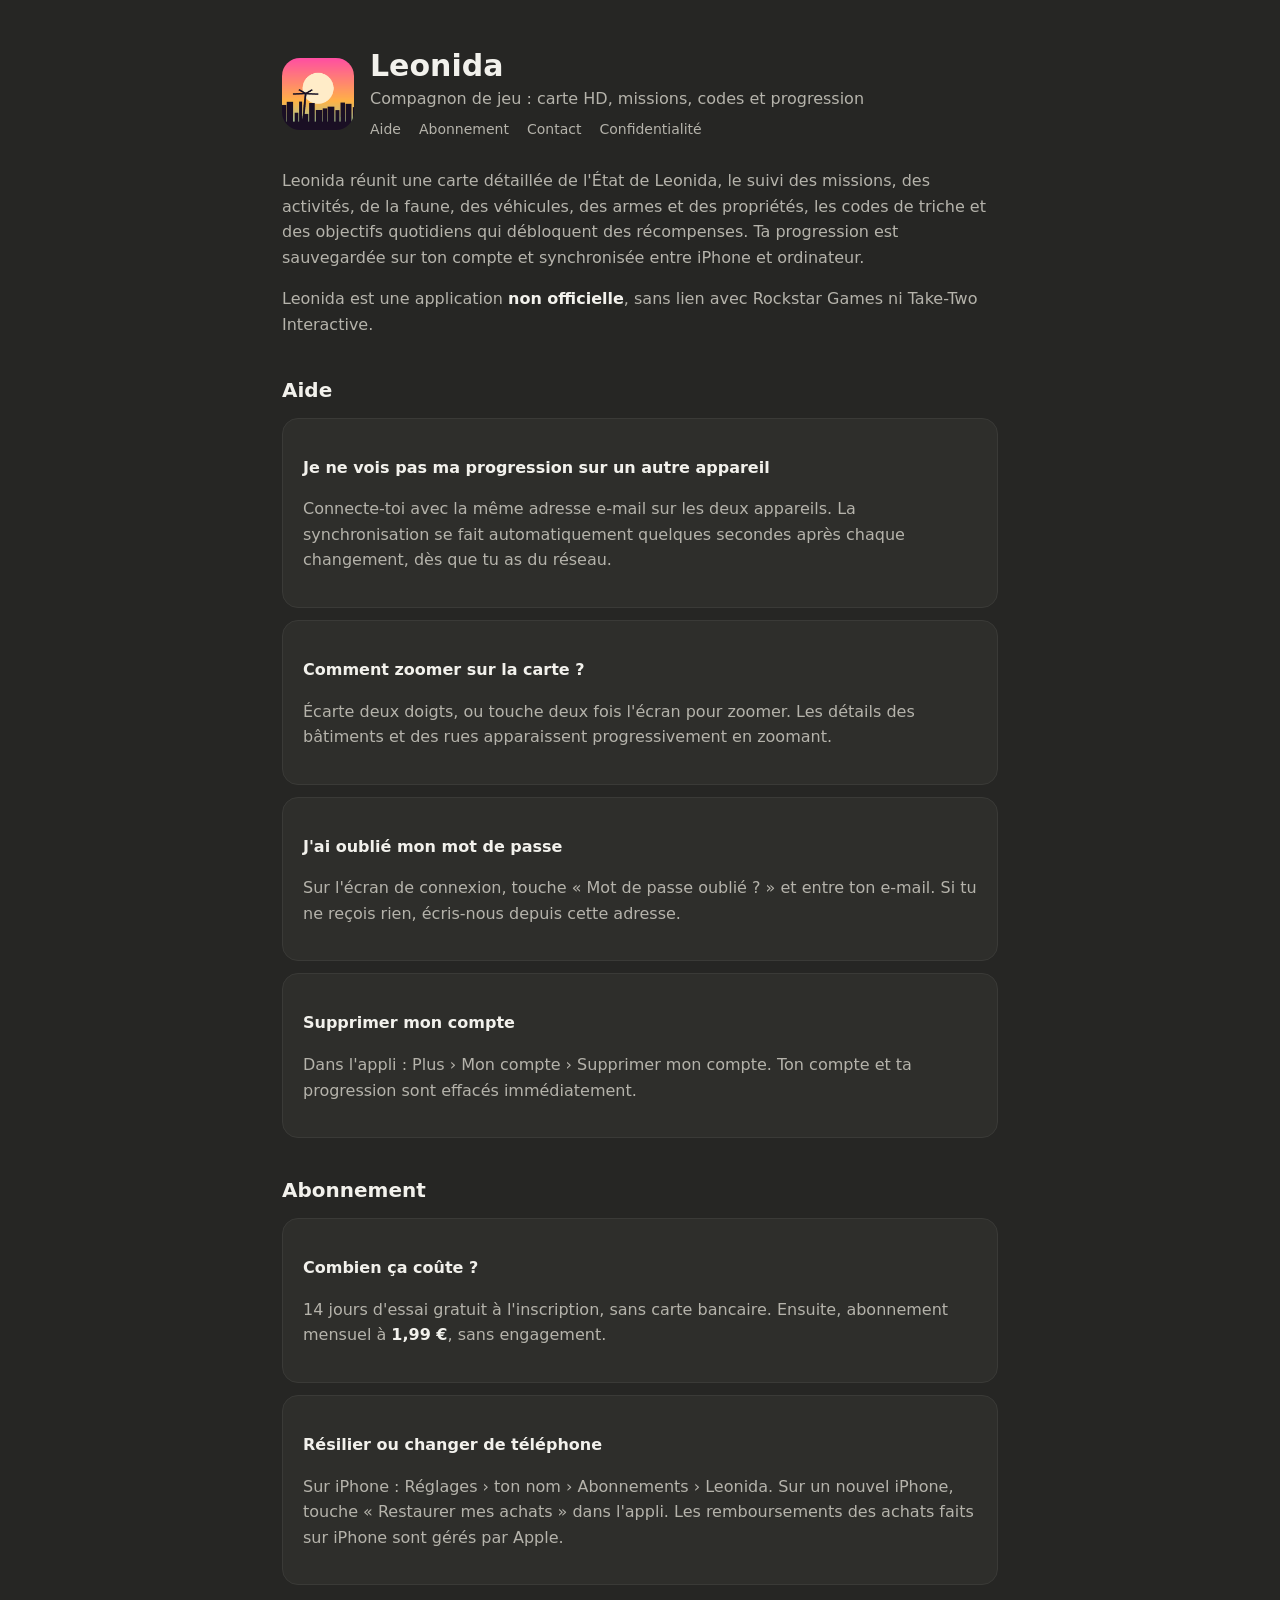
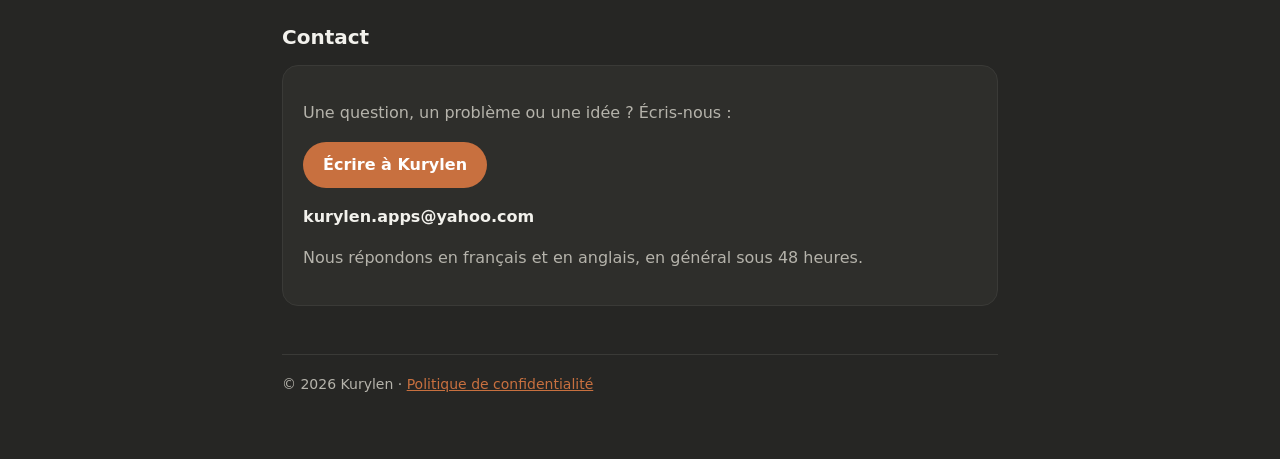
==== Leonida/index.html @ c09fd07c "Leonida : page d'assistance et politique de confidentialité Co-Authored-By: Claude Opus 5.5 <noreply" ====
<!DOCTYPE html>
<html lang="fr">
<head>
<meta charset="utf-8">
<meta name="viewport" content="width=device-width,initial-scale=1">
<title>Leonida — Assistance</title>
<meta name="description" content="Leonida, compagnon de jeu non officiel : carte HD, suivi des missions, codes et objectifs du jour. Assistance, questions fréquentes et contact.">
<link rel="icon" href="icon.png">
<link rel="stylesheet" href="style.css">
</head>
<body>
<div class="wrap">
  <header>
    <img src="icon.png" alt="">
    <div>
      <h1>Leonida</h1>
      <p class="sub">Compagnon de jeu : carte HD, missions, codes et progression</p>
      <nav><a href="#aide">Aide</a><a href="#abonnement">Abonnement</a><a href="#contact">Contact</a><a href="confidentialite.html">Confidentialité</a></nav>
    </div>
  </header>

  <p>Leonida réunit une carte détaillée de l'État de Leonida, le suivi des missions, des activités, de la faune, des véhicules, des armes et des propriétés, les codes de triche et des objectifs quotidiens qui débloquent des récompenses. Ta progression est sauvegardée sur ton compte et synchronisée entre iPhone et ordinateur.</p>
  <p>Leonida est une application <strong>non officielle</strong>, sans lien avec Rockstar Games ni Take-Two Interactive.</p>

  <h2 id="aide">Aide</h2>
  <div class="card">
    <h3>Je ne vois pas ma progression sur un autre appareil</h3>
    <p>Connecte-toi avec la même adresse e-mail sur les deux appareils. La synchronisation se fait automatiquement quelques secondes après chaque changement, dès que tu as du réseau.</p>
  </div>
  <div class="card">
    <h3>Comment zoomer sur la carte ?</h3>
    <p>Écarte deux doigts, ou touche deux fois l'écran pour zoomer. Les détails des bâtiments et des rues apparaissent progressivement en zoomant.</p>
  </div>
  <div class="card">
    <h3>J'ai oublié mon mot de passe</h3>
    <p>Sur l'écran de connexion, touche « Mot de passe oublié ? » et entre ton e-mail. Si tu ne reçois rien, écris-nous depuis cette adresse.</p>
  </div>
  <div class="card">
    <h3>Supprimer mon compte</h3>
    <p>Dans l'appli : Plus › Mon compte › Supprimer mon compte. Ton compte et ta progression sont effacés immédiatement.</p>
  </div>

  <h2 id="abonnement">Abonnement</h2>
  <div class="card">
    <h3>Combien ça coûte ?</h3>
    <p>14 jours d'essai gratuit à l'inscription, sans carte bancaire. Ensuite, abonnement mensuel à <strong>1,99 €</strong>, sans engagement.</p>
  </div>
  <div class="card">
    <h3>Résilier ou changer de téléphone</h3>
    <p>Sur iPhone : Réglages › ton nom › Abonnements › Leonida. Sur un nouvel iPhone, touche « Restaurer mes achats » dans l'appli. Les remboursements des achats faits sur iPhone sont gérés par Apple.</p>
  </div>

  <h2 id="contact">Contact</h2>
  <div class="card">
    <p>Une question, un problème ou une idée ? Écris-nous :</p>
    <p><a class="btn" href="mailto:kurylen.apps@yahoo.com?subject=Leonida">Écrire à Kurylen</a></p>
    <p><strong>kurylen.apps@yahoo.com</strong></p>
    <p>Nous répondons en français et en anglais, en général sous 48 heures.</p>
  </div>

  <footer>© 2026 Kurylen · <a href="confidentialite.html">Politique de confidentialité</a></footer>
</div>
</body>
</html>
---- Leonida/style.css ----
:root{--bg:#262624;--card:#2e2e2b;--line:#3a3a37;--tx:#f2f1ec;--mut:#b5b3ab;--acc:#c8703f}
*{box-sizing:border-box}
html{background:var(--bg);color:var(--tx);font:16px/1.6 Inter,"Segoe UI",system-ui,-apple-system,sans-serif}
body{margin:0}
.wrap{max-width:760px;margin:0 auto;padding:48px 22px 64px}
header{display:flex;align-items:center;gap:16px;margin-bottom:28px}
header img{width:72px;height:72px;border-radius:18px}
h1{font-size:30px;margin:0;line-height:1.2}
.sub{color:var(--mut);margin:2px 0 0}
h2{font-size:20px;margin:36px 0 10px}
h3{font-size:16px;margin:18px 0 4px}
p,li{color:var(--mut)}
strong{color:var(--tx)}
a{color:var(--acc)}
.card{background:var(--card);border:1px solid var(--line);border-radius:16px;padding:18px 20px;margin:12px 0}
.btn{display:inline-block;background:var(--acc);color:#fff;text-decoration:none;font-weight:600;padding:10px 20px;border-radius:999px}
nav{display:flex;gap:18px;flex-wrap:wrap;margin:6px 0 0}
nav a{color:var(--mut);text-decoration:none;font-size:14px}
nav a:hover{color:var(--tx)}
footer{margin-top:48px;padding-top:18px;border-top:1px solid var(--line);color:var(--mut);font-size:14px}
ul{padding-left:20px}
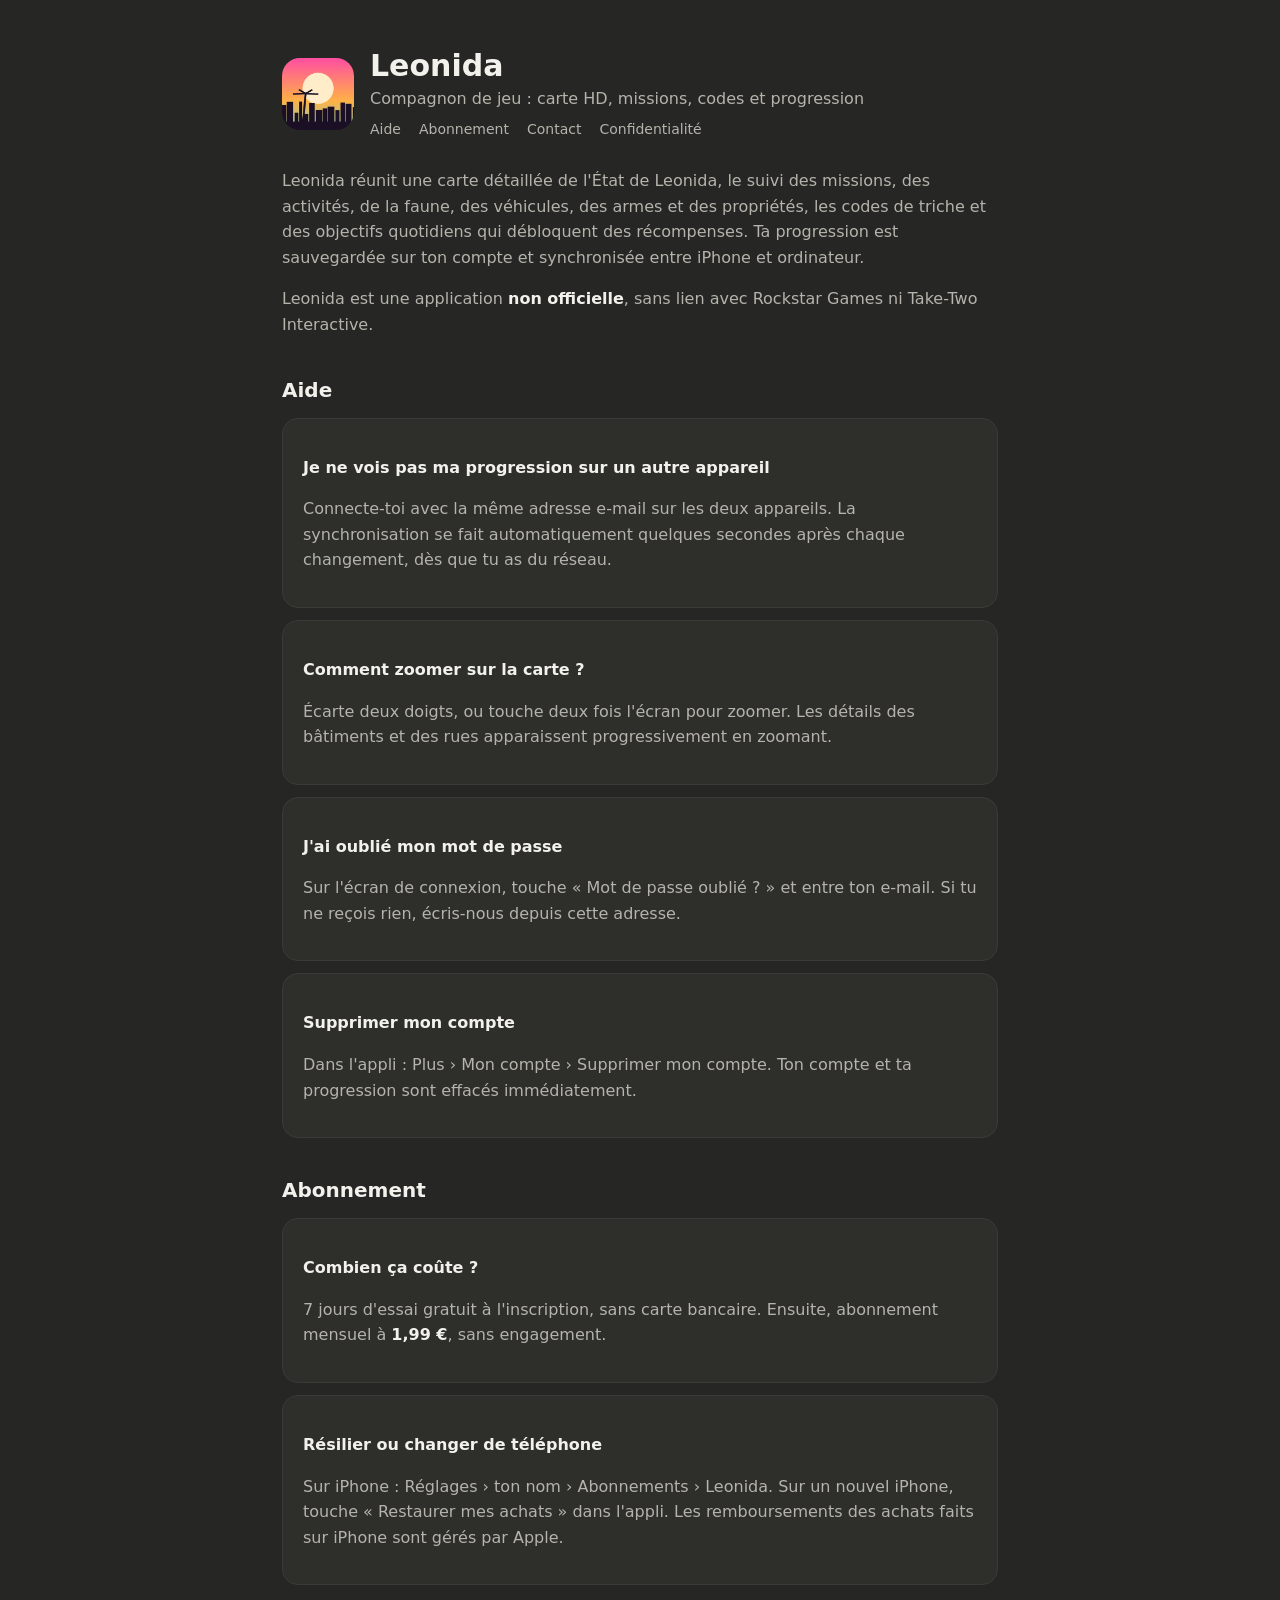
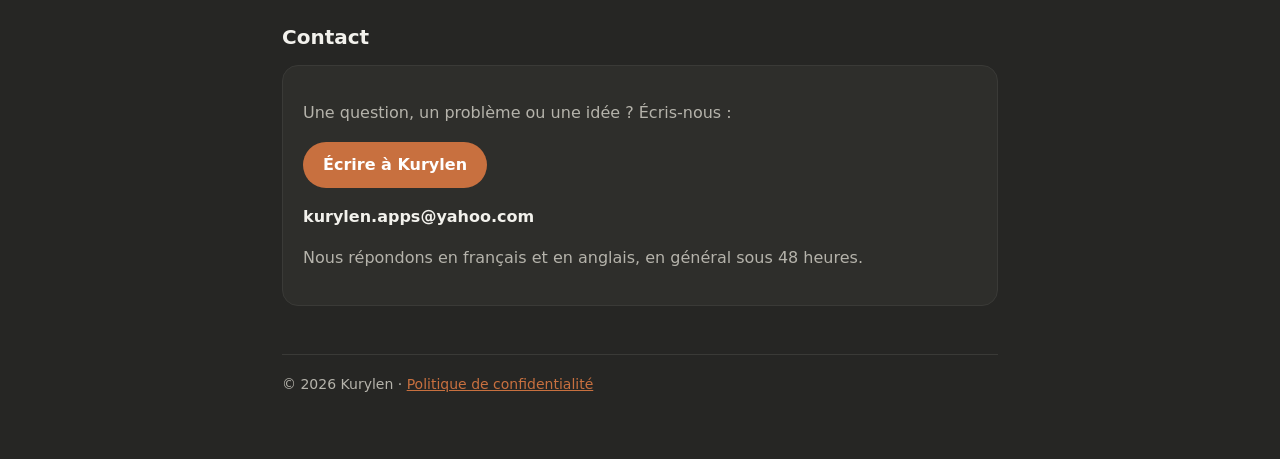
==== commit f6165ed4: "Leonida : essai gratuit de 7 jours Co-Authored-By: Claude Opus 5.5 <noreply@anthropic.com> Claude-Se" ====
--- a/Leonida/index.html
+++ b/Leonida/index.html
@@ -43,7 +43,7 @@
   <h2 id="abonnement">Abonnement</h2>
   <div class="card">
     <h3>Combien ça coûte ?</h3>
-    <p>14 jours d'essai gratuit à l'inscription, sans carte bancaire. Ensuite, abonnement mensuel à <strong>1,99 €</strong>, sans engagement.</p>
+    <p>7 jours d'essai gratuit à l'inscription, sans carte bancaire. Ensuite, abonnement mensuel à <strong>1,99 €</strong>, sans engagement.</p>
   </div>
   <div class="card">
     <h3>Résilier ou changer de téléphone</h3>
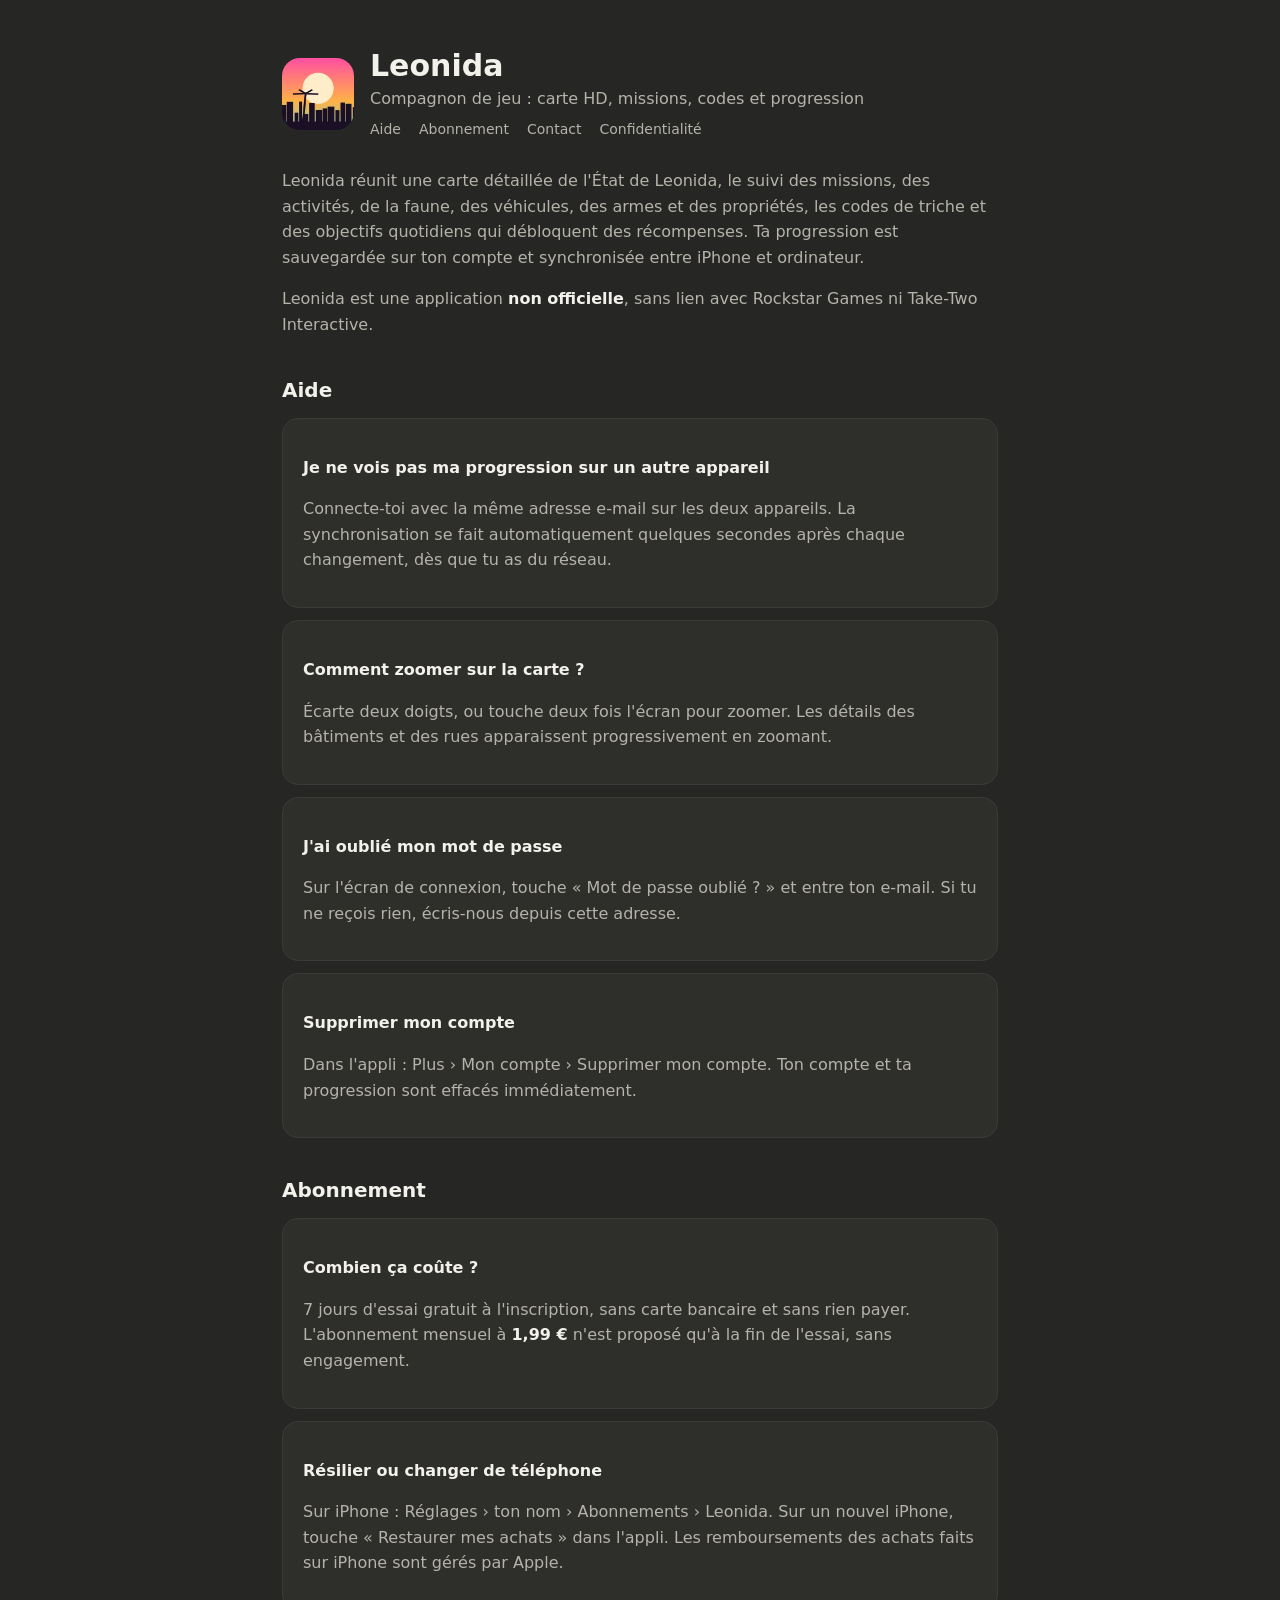
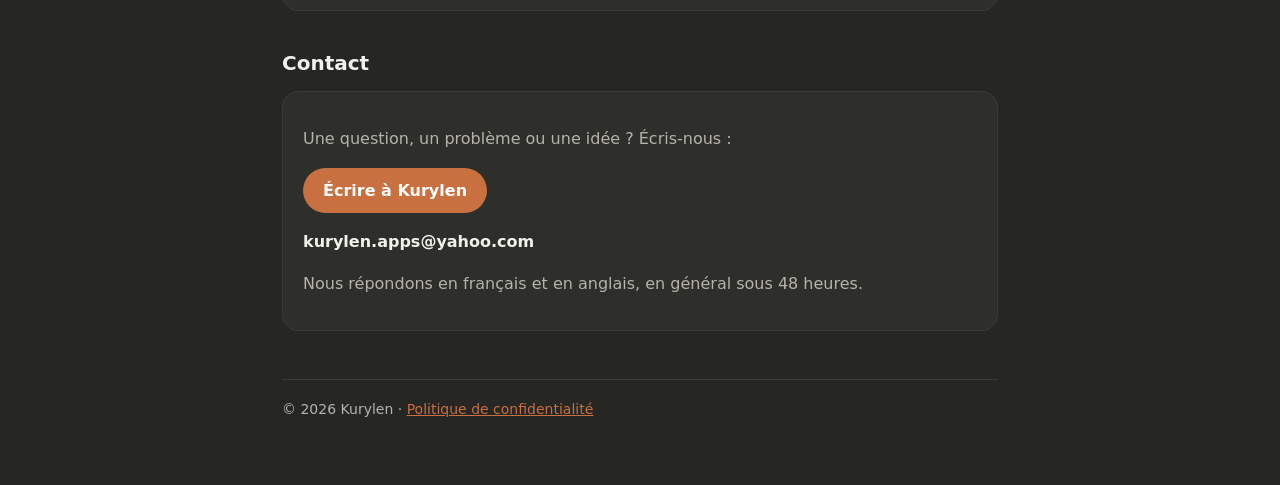
==== commit 7650e287: "Leonida : abonnement proposé seulement après l'essai Co-Authored-By: Claude Opus 5.5 <noreply@anthro" ====
--- a/Leonida/index.html
+++ b/Leonida/index.html
@@ -43,7 +43,7 @@
   <h2 id="abonnement">Abonnement</h2>
   <div class="card">
     <h3>Combien ça coûte ?</h3>
-    <p>7 jours d'essai gratuit à l'inscription, sans carte bancaire. Ensuite, abonnement mensuel à <strong>1,99 €</strong>, sans engagement.</p>
+    <p>7 jours d'essai gratuit à l'inscription, sans carte bancaire et sans rien payer. L'abonnement mensuel à <strong>1,99 €</strong> n'est proposé qu'à la fin de l'essai, sans engagement.</p>
   </div>
   <div class="card">
     <h3>Résilier ou changer de téléphone</h3>
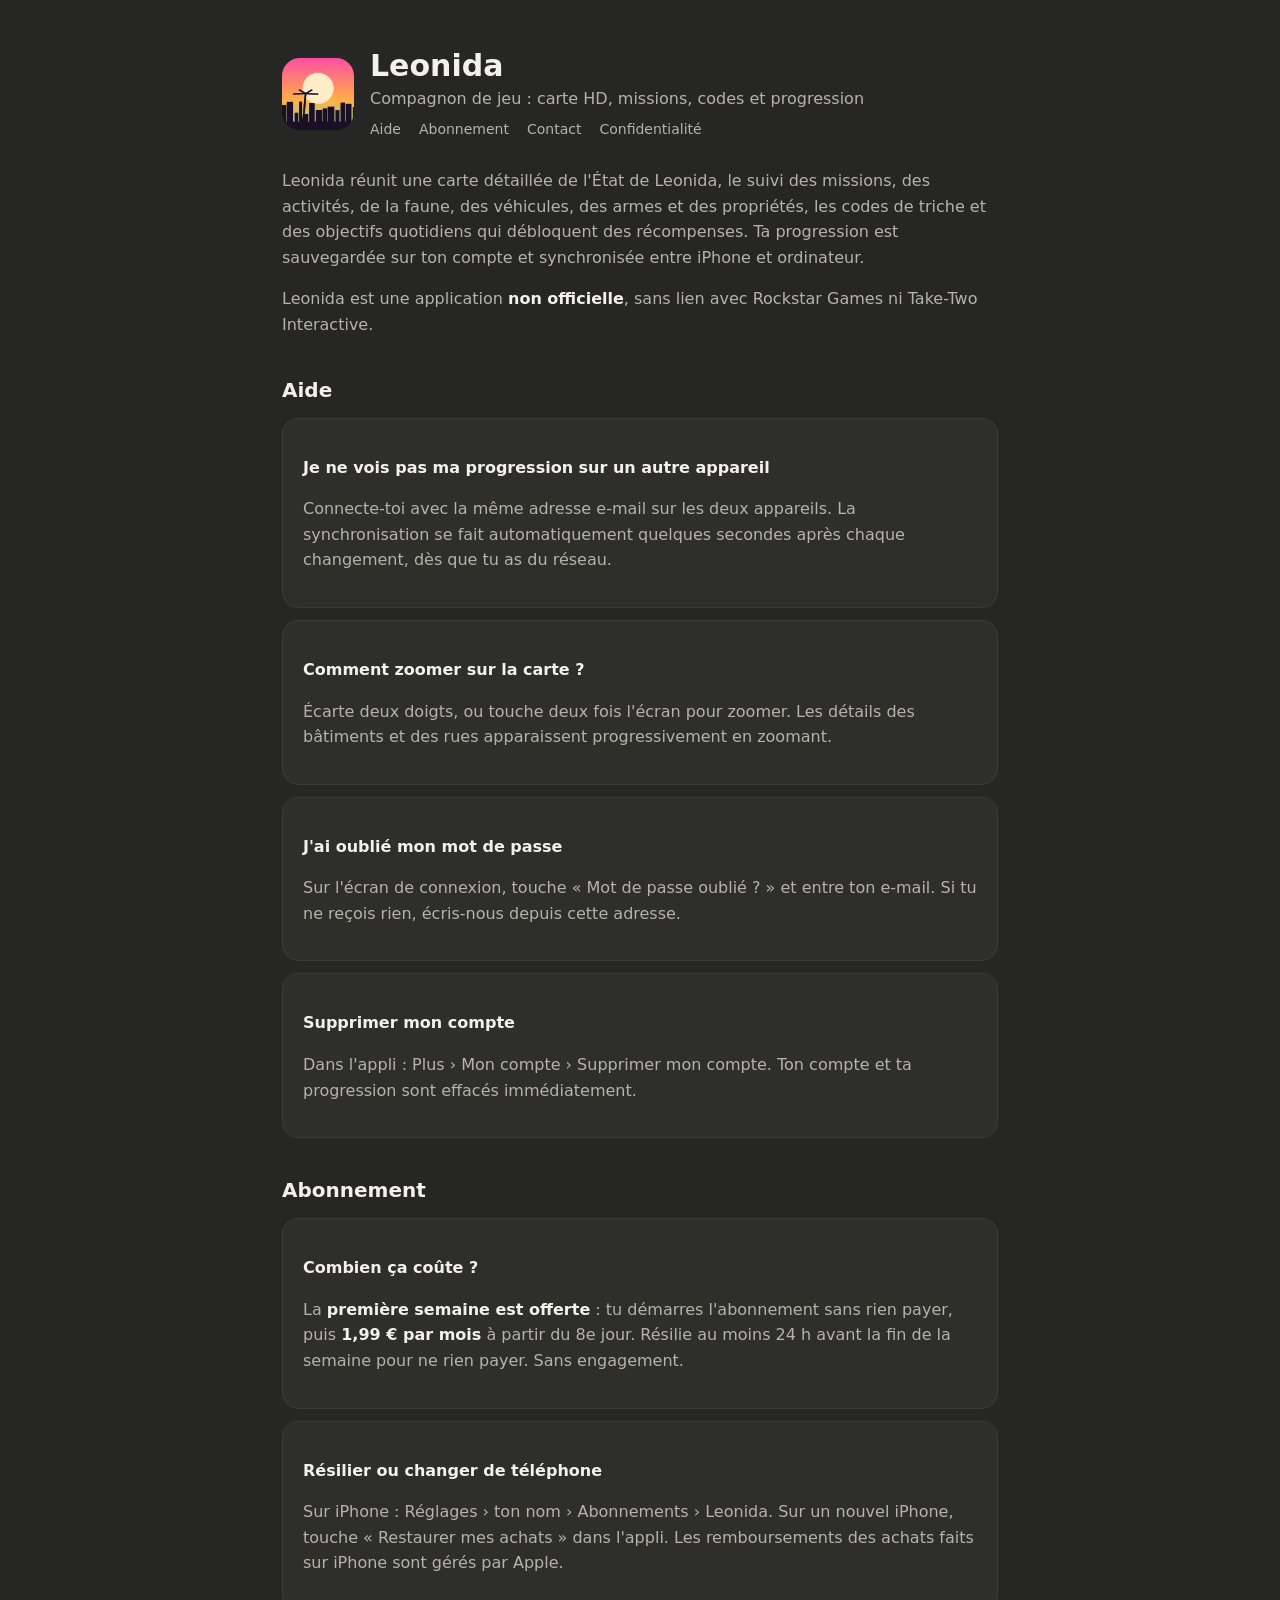
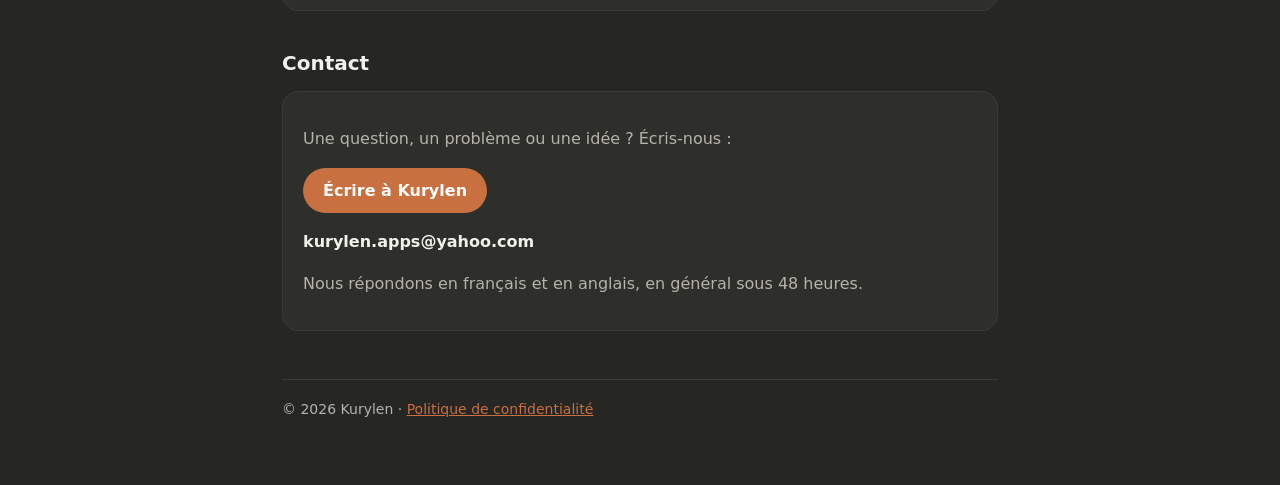
==== commit 2a99883d: "Leonida : première semaine offerte avec l'abonnement Co-Authored-By: Claude Opus 5.5 <noreply@anthro" ====
--- a/Leonida/index.html
+++ b/Leonida/index.html
@@ -43,7 +43,7 @@
   <h2 id="abonnement">Abonnement</h2>
   <div class="card">
     <h3>Combien ça coûte ?</h3>
-    <p>7 jours d'essai gratuit à l'inscription, sans carte bancaire et sans rien payer. L'abonnement mensuel à <strong>1,99 €</strong> n'est proposé qu'à la fin de l'essai, sans engagement.</p>
+    <p>La <strong>première semaine est offerte</strong> : tu démarres l'abonnement sans rien payer, puis <strong>1,99 € par mois</strong> à partir du 8e jour. Résilie au moins 24 h avant la fin de la semaine pour ne rien payer. Sans engagement.</p>
   </div>
   <div class="card">
     <h3>Résilier ou changer de téléphone</h3>
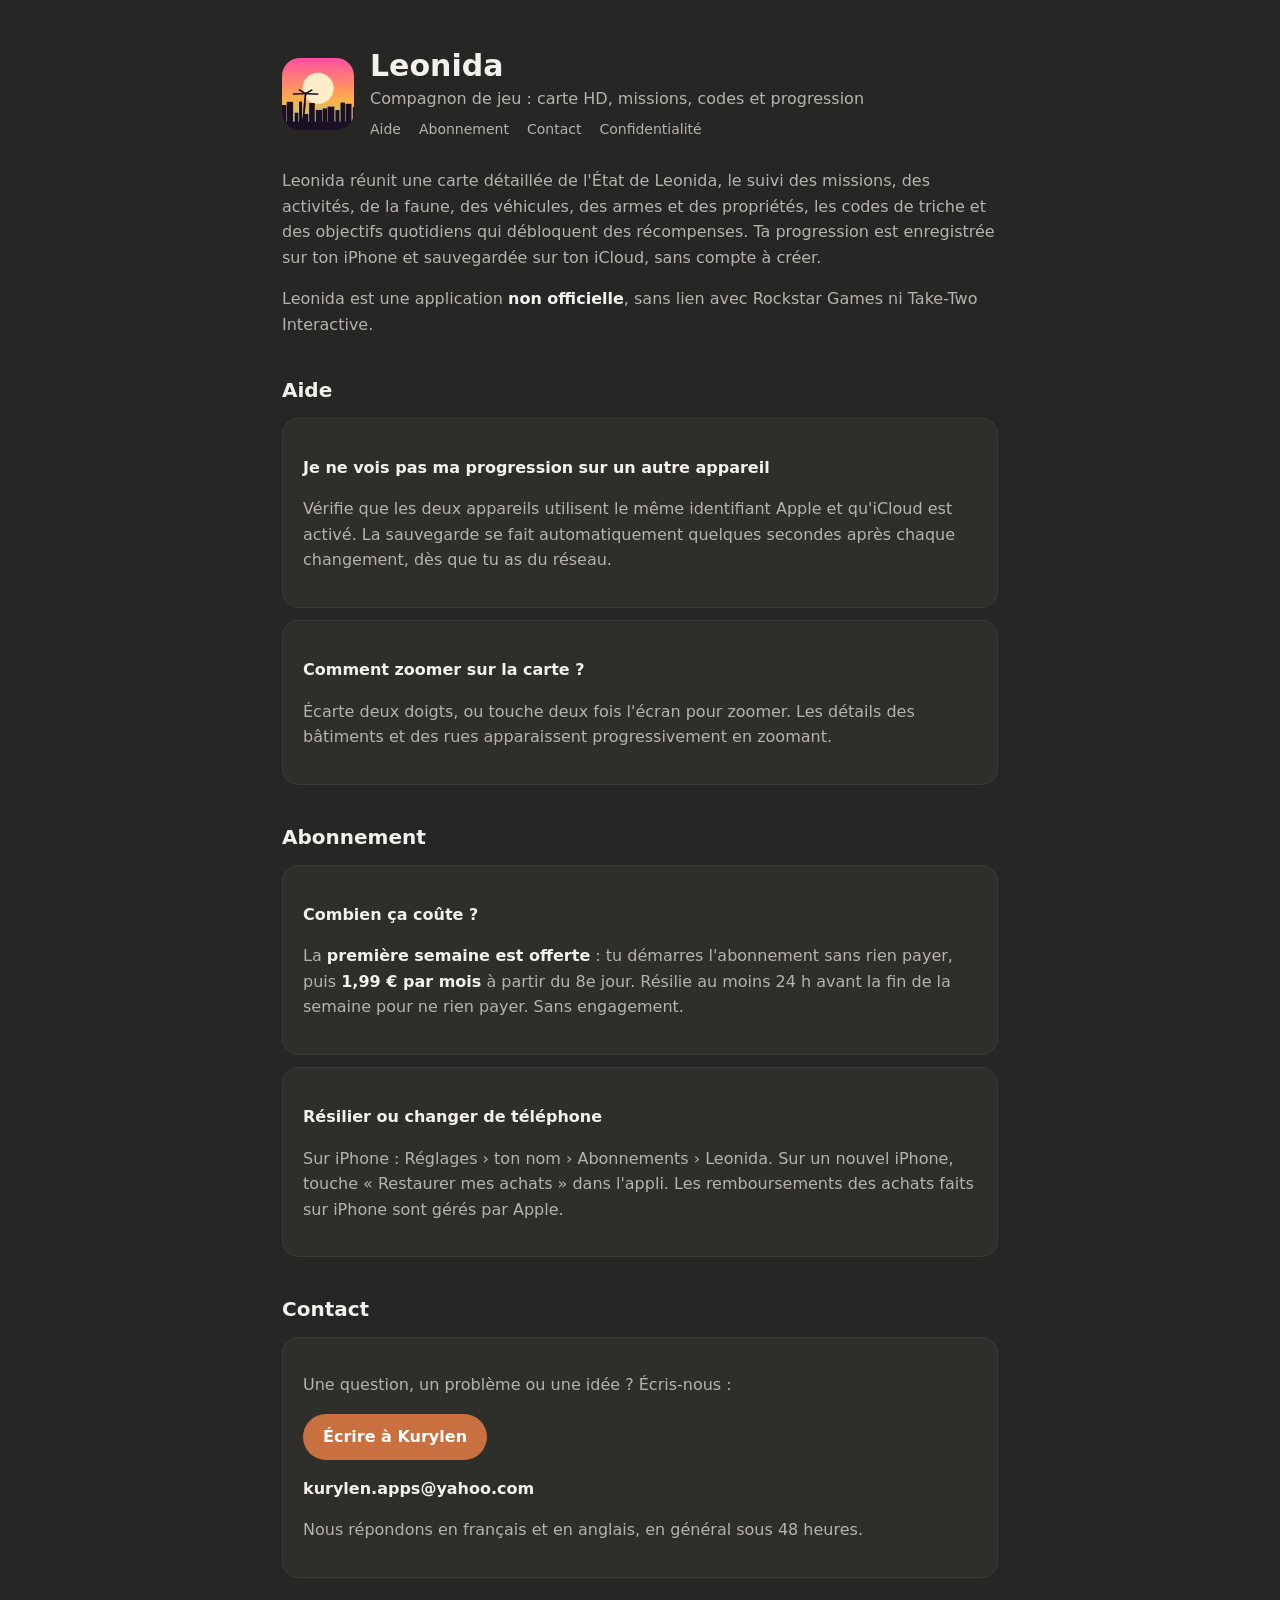
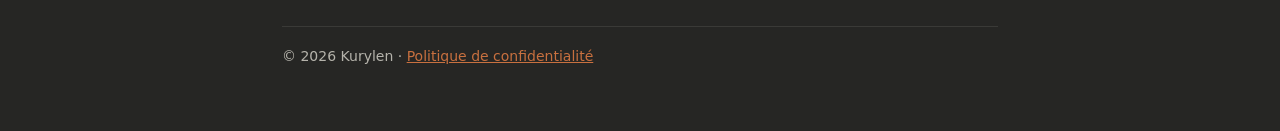
==== commit b2ff4d34: "Leonida : appli sans compte ni serveur, aucune donnée collectée Co-Authored-By: Claude Opus 5.5 <nor" ====
--- a/Leonida/index.html
+++ b/Leonida/index.html
@@ -19,25 +19,17 @@
     </div>
   </header>
 
-  <p>Leonida réunit une carte détaillée de l'État de Leonida, le suivi des missions, des activités, de la faune, des véhicules, des armes et des propriétés, les codes de triche et des objectifs quotidiens qui débloquent des récompenses. Ta progression est sauvegardée sur ton compte et synchronisée entre iPhone et ordinateur.</p>
+  <p>Leonida réunit une carte détaillée de l'État de Leonida, le suivi des missions, des activités, de la faune, des véhicules, des armes et des propriétés, les codes de triche et des objectifs quotidiens qui débloquent des récompenses. Ta progression est enregistrée sur ton iPhone et sauvegardée sur ton iCloud, sans compte à créer.</p>
   <p>Leonida est une application <strong>non officielle</strong>, sans lien avec Rockstar Games ni Take-Two Interactive.</p>
 
   <h2 id="aide">Aide</h2>
   <div class="card">
     <h3>Je ne vois pas ma progression sur un autre appareil</h3>
-    <p>Connecte-toi avec la même adresse e-mail sur les deux appareils. La synchronisation se fait automatiquement quelques secondes après chaque changement, dès que tu as du réseau.</p>
+    <p>Vérifie que les deux appareils utilisent le même identifiant Apple et qu'iCloud est activé. La sauvegarde se fait automatiquement quelques secondes après chaque changement, dès que tu as du réseau.</p>
   </div>
   <div class="card">
     <h3>Comment zoomer sur la carte ?</h3>
     <p>Écarte deux doigts, ou touche deux fois l'écran pour zoomer. Les détails des bâtiments et des rues apparaissent progressivement en zoomant.</p>
-  </div>
-  <div class="card">
-    <h3>J'ai oublié mon mot de passe</h3>
-    <p>Sur l'écran de connexion, touche « Mot de passe oublié ? » et entre ton e-mail. Si tu ne reçois rien, écris-nous depuis cette adresse.</p>
-  </div>
-  <div class="card">
-    <h3>Supprimer mon compte</h3>
-    <p>Dans l'appli : Plus › Mon compte › Supprimer mon compte. Ton compte et ta progression sont effacés immédiatement.</p>
   </div>
 
   <h2 id="abonnement">Abonnement</h2>
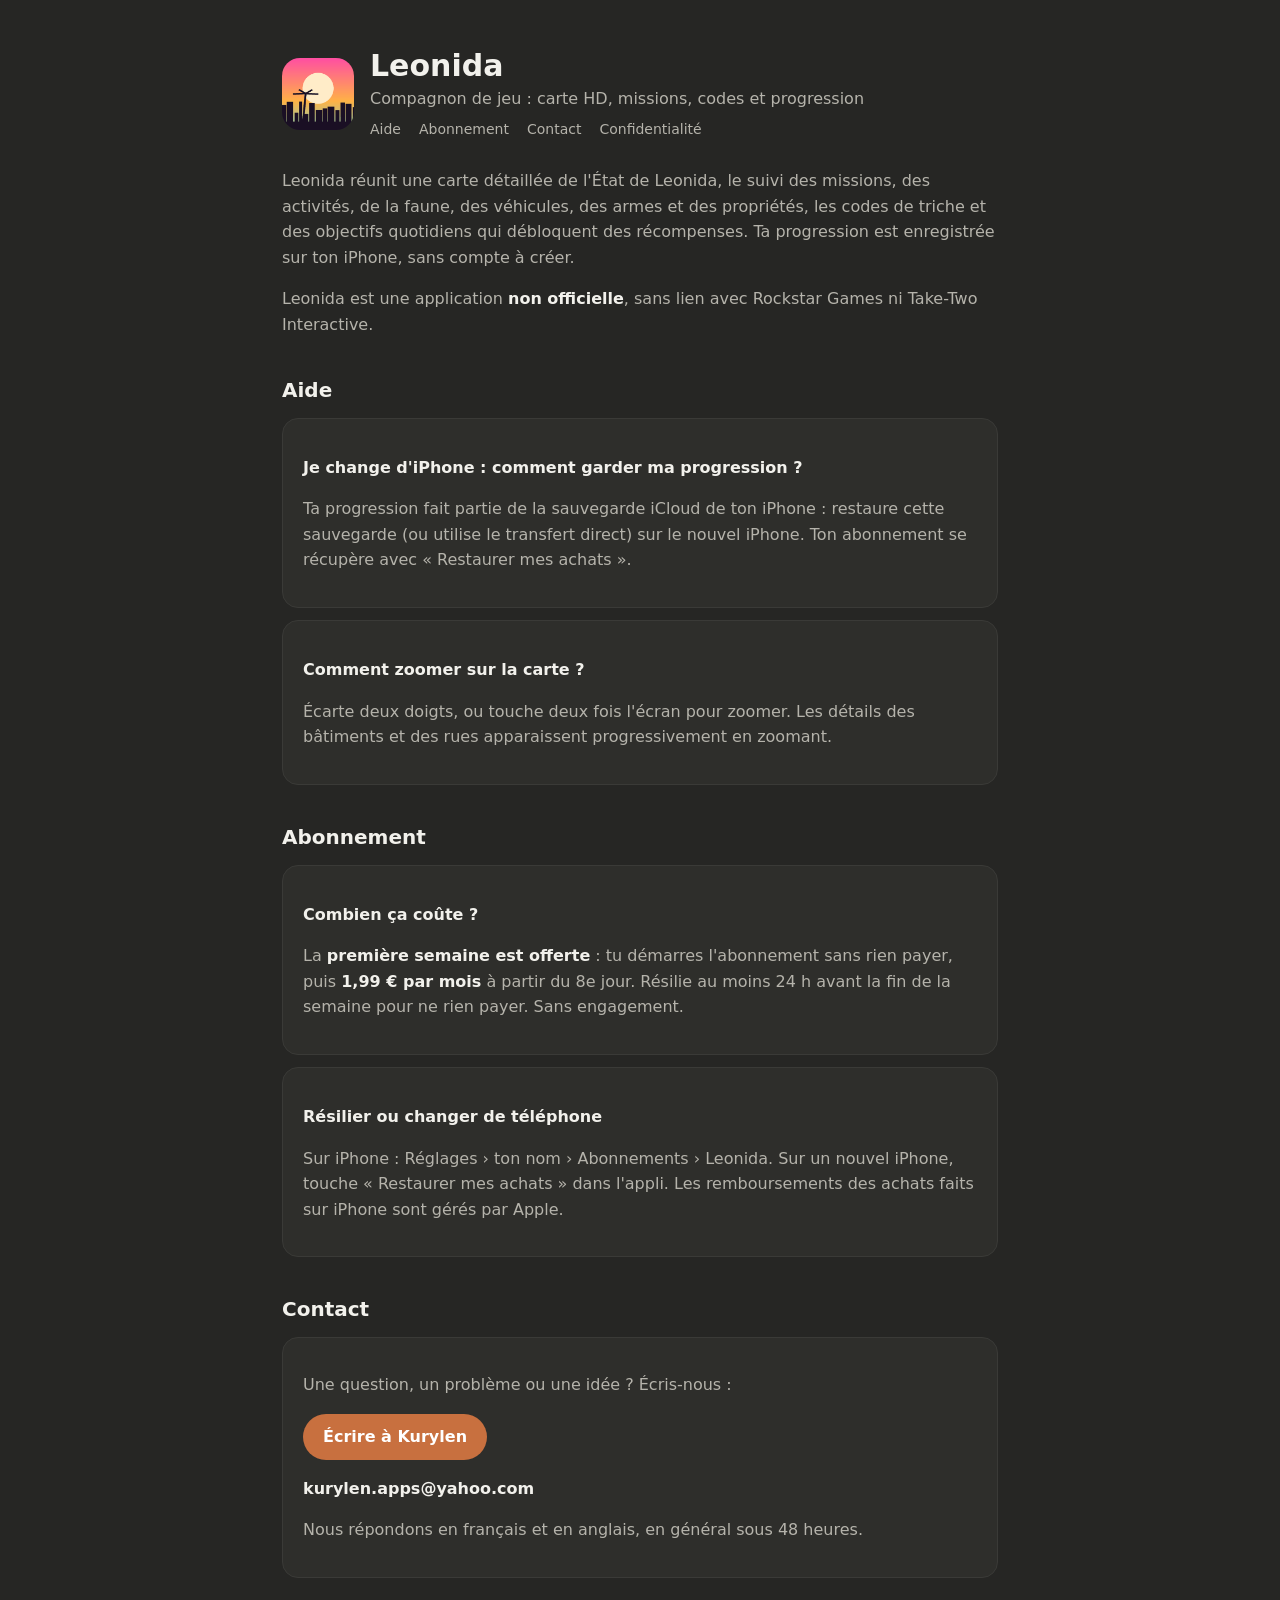
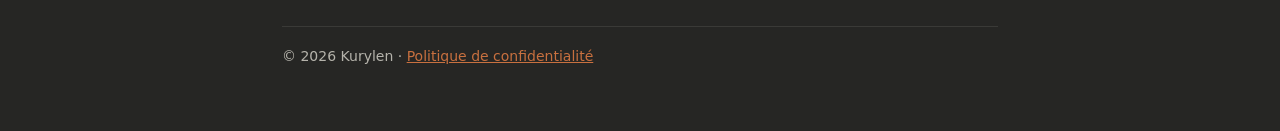
==== commit 62a569e7: "Leonida : progression sur l'iPhone (sauvegarde de l'appareil) Co-Authored-By: Claude Opus 5.5 <norep" ====
--- a/Leonida/index.html
+++ b/Leonida/index.html
@@ -19,13 +19,13 @@
     </div>
   </header>
 
-  <p>Leonida réunit une carte détaillée de l'État de Leonida, le suivi des missions, des activités, de la faune, des véhicules, des armes et des propriétés, les codes de triche et des objectifs quotidiens qui débloquent des récompenses. Ta progression est enregistrée sur ton iPhone et sauvegardée sur ton iCloud, sans compte à créer.</p>
+  <p>Leonida réunit une carte détaillée de l'État de Leonida, le suivi des missions, des activités, de la faune, des véhicules, des armes et des propriétés, les codes de triche et des objectifs quotidiens qui débloquent des récompenses. Ta progression est enregistrée sur ton iPhone, sans compte à créer.</p>
   <p>Leonida est une application <strong>non officielle</strong>, sans lien avec Rockstar Games ni Take-Two Interactive.</p>
 
   <h2 id="aide">Aide</h2>
   <div class="card">
-    <h3>Je ne vois pas ma progression sur un autre appareil</h3>
-    <p>Vérifie que les deux appareils utilisent le même identifiant Apple et qu'iCloud est activé. La sauvegarde se fait automatiquement quelques secondes après chaque changement, dès que tu as du réseau.</p>
+    <h3>Je change d'iPhone : comment garder ma progression ?</h3>
+    <p>Ta progression fait partie de la sauvegarde iCloud de ton iPhone : restaure cette sauvegarde (ou utilise le transfert direct) sur le nouvel iPhone. Ton abonnement se récupère avec « Restaurer mes achats ».</p>
   </div>
   <div class="card">
     <h3>Comment zoomer sur la carte ?</h3>
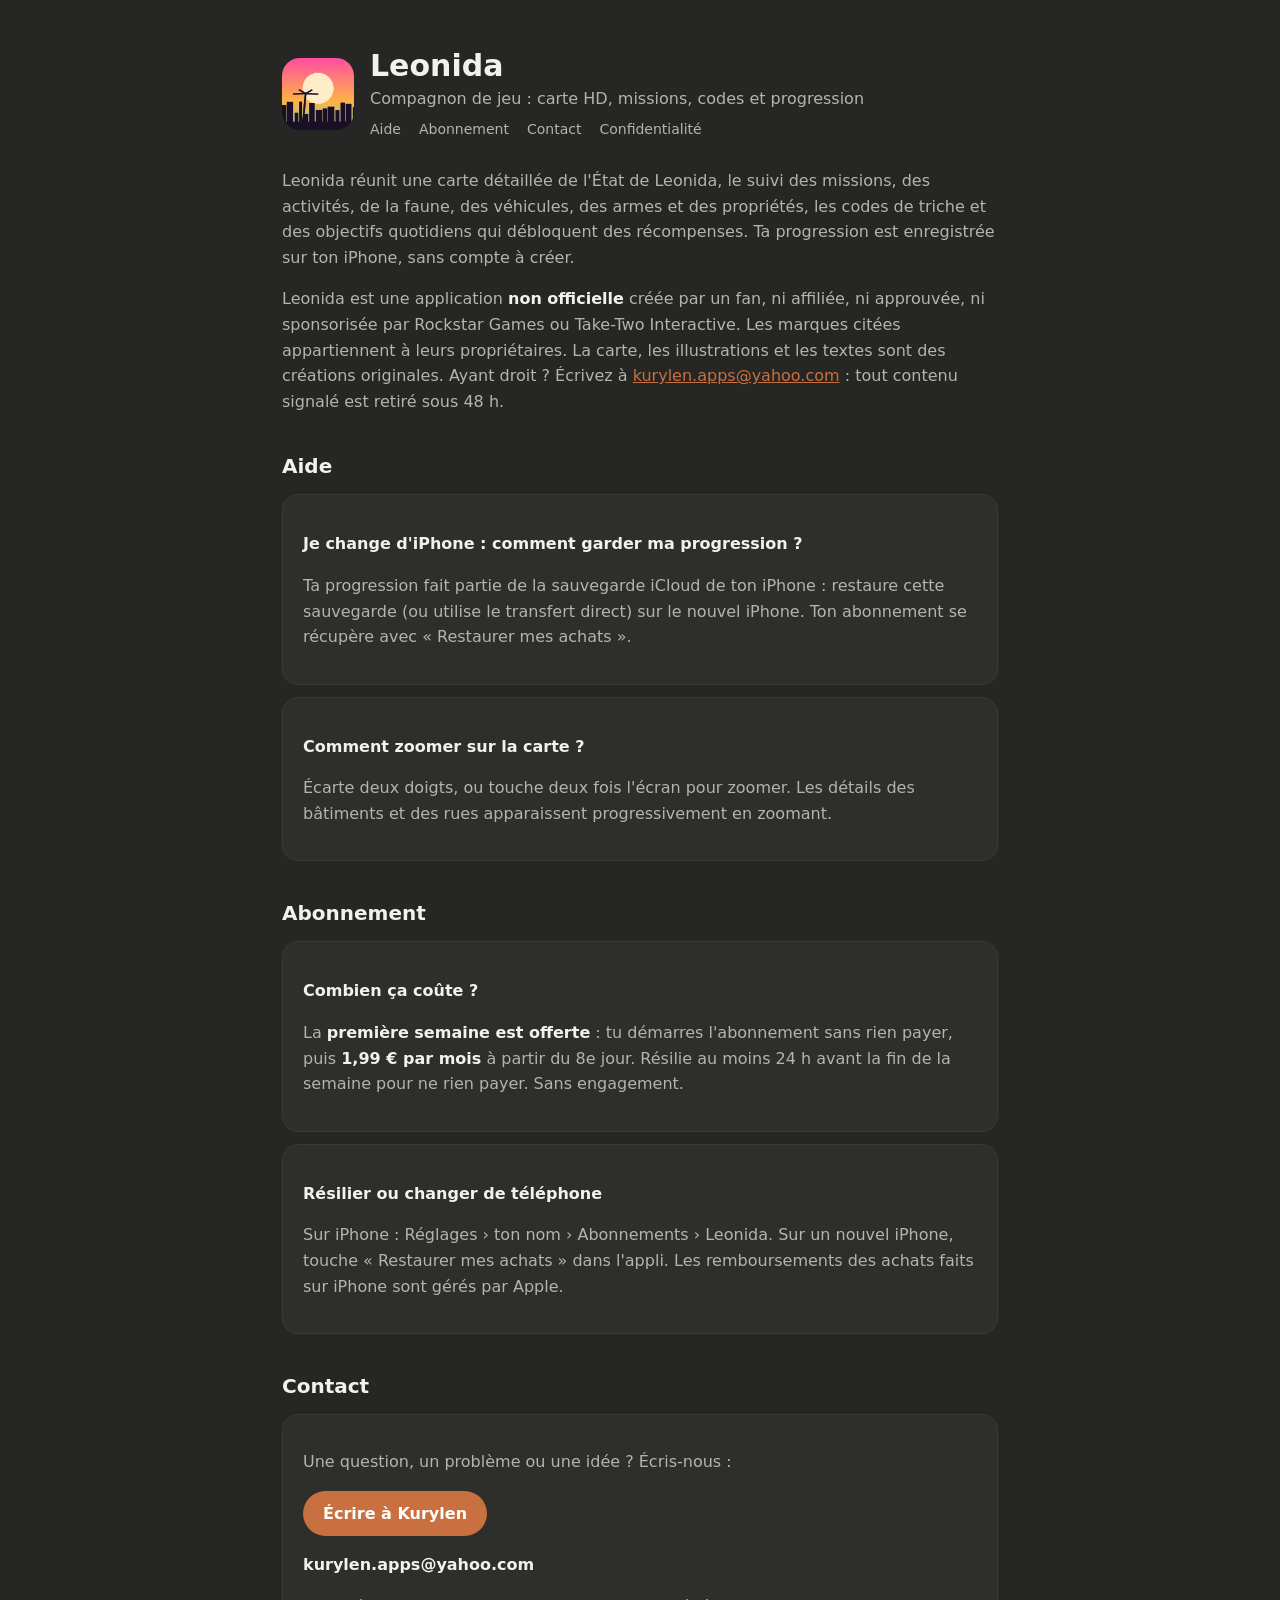
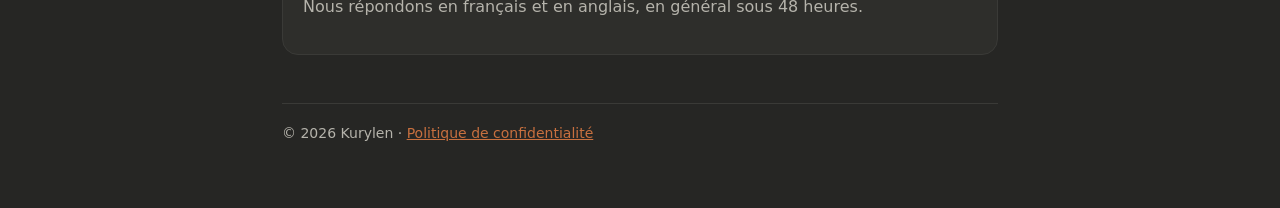
==== commit f59ce348: "Leonida : avertissement marques et contact ayant droit Co-Authored-By: Claude Opus 5.5 <noreply@anth" ====
--- a/Leonida/index.html
+++ b/Leonida/index.html
@@ -20,7 +20,7 @@
   </header>
 
   <p>Leonida réunit une carte détaillée de l'État de Leonida, le suivi des missions, des activités, de la faune, des véhicules, des armes et des propriétés, les codes de triche et des objectifs quotidiens qui débloquent des récompenses. Ta progression est enregistrée sur ton iPhone, sans compte à créer.</p>
-  <p>Leonida est une application <strong>non officielle</strong>, sans lien avec Rockstar Games ni Take-Two Interactive.</p>
+  <p>Leonida est une application <strong>non officielle</strong> créée par un fan, ni affiliée, ni approuvée, ni sponsorisée par Rockstar Games ou Take-Two Interactive. Les marques citées appartiennent à leurs propriétaires. La carte, les illustrations et les textes sont des créations originales. Ayant droit ? Écrivez à <a href="mailto:kurylen.apps@yahoo.com">kurylen.apps@yahoo.com</a> : tout contenu signalé est retiré sous 48 h.</p>
 
   <h2 id="aide">Aide</h2>
   <div class="card">
